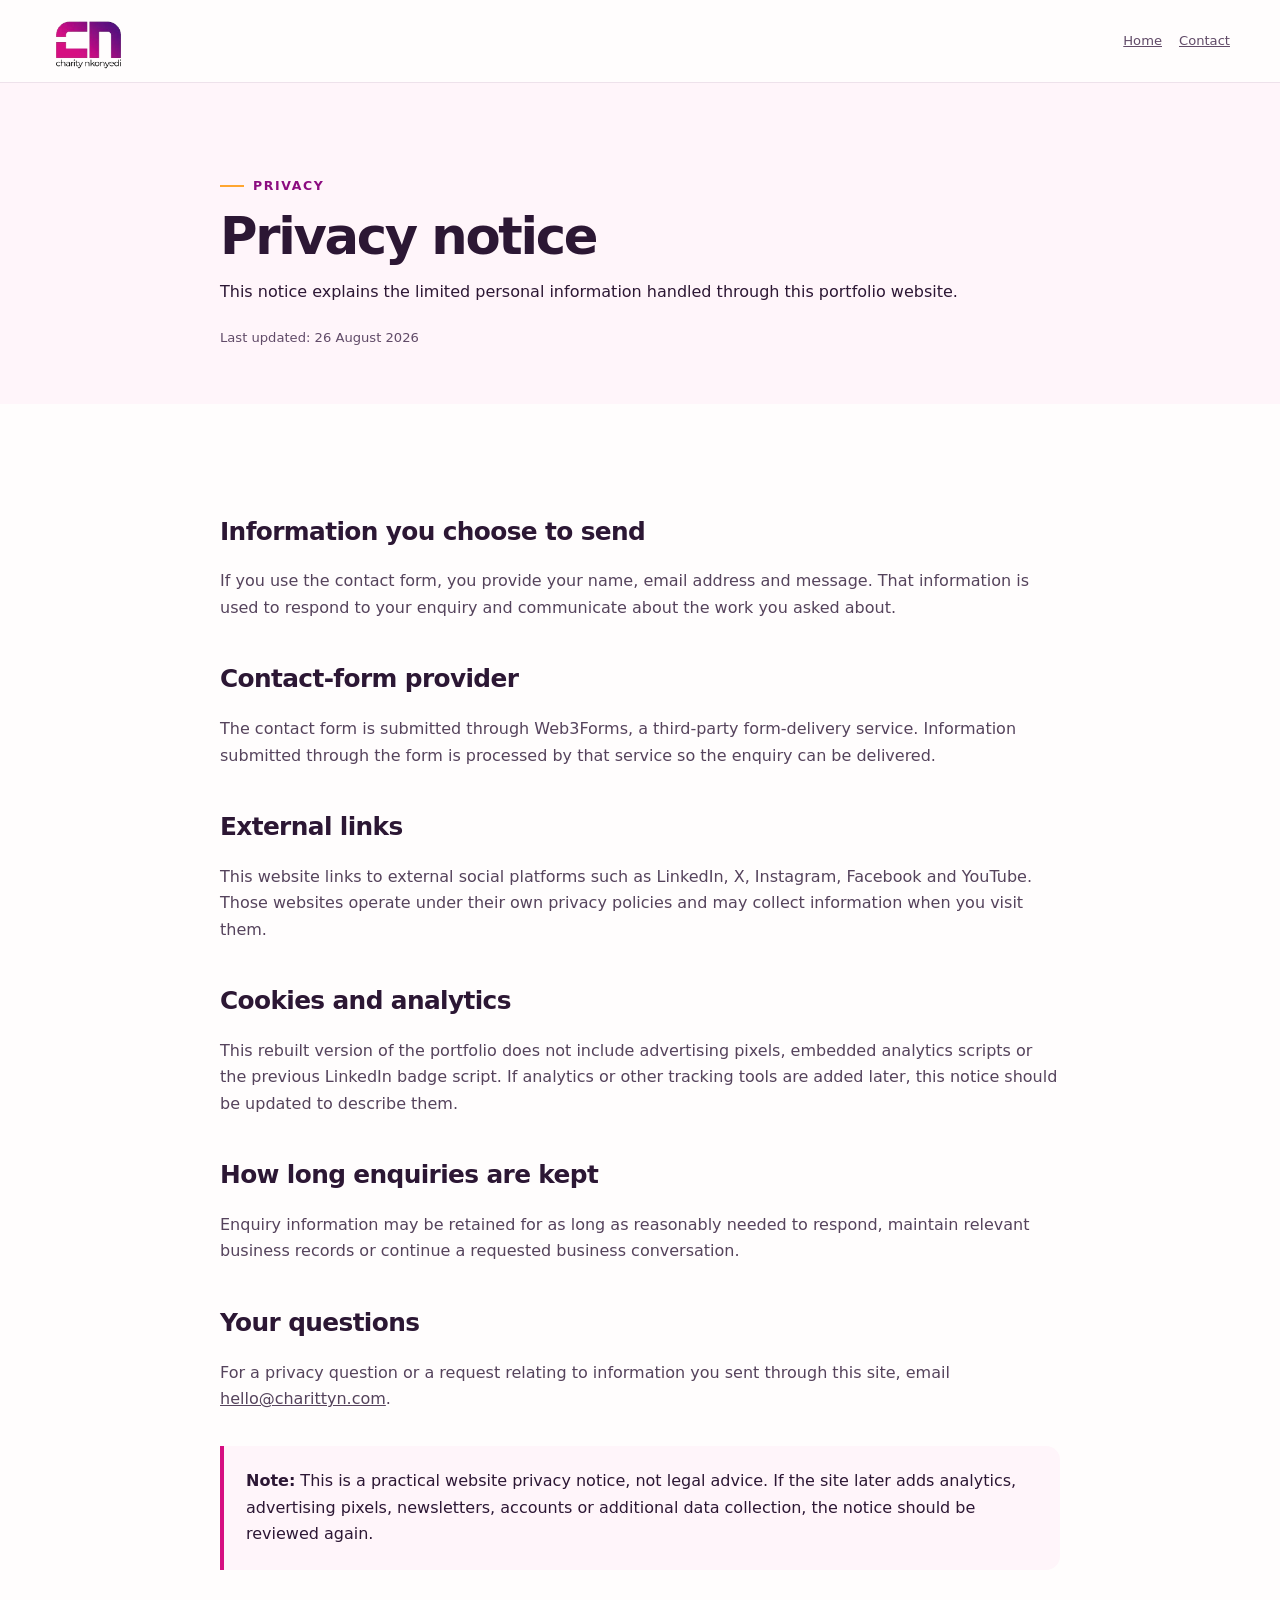
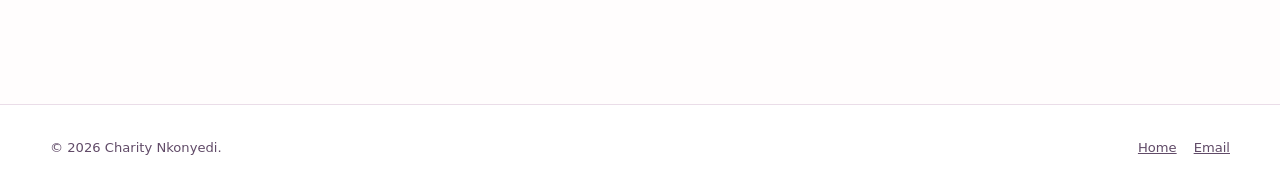
==== privacy.html @ 2ca0477c "Rebuild and rebrand portfolio website" ====
<!doctype html>
<html lang="en">
<head>
  <meta charset="utf-8">
  <meta name="viewport" content="width=device-width, initial-scale=1">
  <title>Privacy Notice | Charity Nkonyedi</title>
  <meta name="description" content="Privacy information for charittyn.com, including how contact-form information is handled.">
  <link rel="canonical" href="https://www.charittyn.com/privacy.html">
  <meta name="robots" content="index,follow">
  <meta name="theme-color" content="#d60e81">
  <link rel="icon" href="favicon.ico">
  <link rel="stylesheet" href="styles.css?v=4">
</head>
<body>
  <a class="skip-link" href="#privacy">Skip to privacy notice</a>
  <header class="site-header">
    <div class="container nav-wrap">
      <a class="brand" href="index.html"><img class="brand-logo" src="images/charity-logo.png" alt="Charity Nkonyedi" width="96" height="74"></a>
      <nav class="footer-links" aria-label="Privacy navigation"><a href="index.html">Home</a><a href="index.html#contact">Contact</a></nav>
    </div>
  </header>
  <main id="privacy">
    <section class="article-hero"><div class="container"><span class="eyebrow">Privacy</span><h1>Privacy notice</h1><p>This notice explains the limited personal information handled through this portfolio website.</p><div class="article-meta"><span>Last updated: 26 August 2026</span></div></div></section>
    <article class="article-shell">
      <h2>Information you choose to send</h2>
      <p>If you use the contact form, you provide your name, email address and message. That information is used to respond to your enquiry and communicate about the work you asked about.</p>
      <h2>Contact-form provider</h2>
      <p>The contact form is submitted through Web3Forms, a third-party form-delivery service. Information submitted through the form is processed by that service so the enquiry can be delivered.</p>
      <h2>External links</h2>
      <p>This website links to external social platforms such as LinkedIn, X, Instagram, Facebook and YouTube. Those websites operate under their own privacy policies and may collect information when you visit them.</p>
      <h2>Cookies and analytics</h2>
      <p>This rebuilt version of the portfolio does not include advertising pixels, embedded analytics scripts or the previous LinkedIn badge script. If analytics or other tracking tools are added later, this notice should be updated to describe them.</p>
      <h2>How long enquiries are kept</h2>
      <p>Enquiry information may be retained for as long as reasonably needed to respond, maintain relevant business records or continue a requested business conversation.</p>
      <h2>Your questions</h2>
      <p>For a privacy question or a request relating to information you sent through this site, email <a href="mailto:hello@charittyn.com">hello@charittyn.com</a>.</p>
      <div class="callout"><strong>Note:</strong> This is a practical website privacy notice, not legal advice. If the site later adds analytics, advertising pixels, newsletters, accounts or additional data collection, the notice should be reviewed again.</div>
    </article>
  </main>
  <footer class="site-footer"><div class="container footer-grid"><div class="footer-copy">© <span data-current-year>2026</span> Charity Nkonyedi.</div><div class="footer-links"><a href="index.html">Home</a><a href="mailto:hello@charittyn.com">Email</a></div></div></footer>
  <script src="script.js" defer></script>
</body>
</html>
---- styles.css ----
:root {
  --ink: #2c1734;
  --ink-soft: #614b68;
  --paper: #fffdfd;
  --paper-pink: #fff5fa;
  --paper-purple: #f8f3fb;
  --brand: #d60e81;
  --brand-dark: #8c0c80;
  --purple: #6d117f;
  --orange: #FFA630;
  --line: #eadde8;
  --success: #176b4d;
  --danger: #9a1f35;
  --shadow: 0 22px 70px rgba(75, 37, 79, .12);
  --radius-lg: 32px;
  --radius-md: 22px;
  --radius-sm: 14px;
  --max: 1180px;
}

* { box-sizing: border-box; }
html { scroll-behavior: smooth; scroll-padding-top: 92px; }
body {
  margin: 0;
  font-family: Inter, ui-sans-serif, system-ui, -apple-system, BlinkMacSystemFont, "Segoe UI", sans-serif;
  color: var(--ink);
  background: var(--paper);
  line-height: 1.65;
  text-rendering: optimizeLegibility;
}
img { max-width: 100%; height: auto; display: block; }
a { color: inherit; }
button, input, textarea { font: inherit; }
button { cursor: pointer; }
:focus-visible { outline: 3px solid #f08abf; outline-offset: 4px; }

.skip-link {
  position: fixed;
  left: 16px;
  top: 12px;
  z-index: 1000;
  transform: translateY(-160%);
  background: var(--ink);
  color: white;
  padding: 10px 14px;
  border-radius: 10px;
  text-decoration: none;
}
.skip-link:focus { transform: none; }

.container { width: min(calc(100% - 40px), var(--max)); margin-inline: auto; }
.section { padding: 104px 0; }
.section-tight { padding: 72px 0; }
.section-pink { background: var(--paper-pink); }
.section-purple { background: var(--paper-purple); }
.eyebrow {
  display: inline-flex;
  align-items: center;
  gap: 9px;
  margin-bottom: 14px;
  color: var(--brand-dark);
  font-size: .78rem;
  font-weight: 800;
  letter-spacing: .13em;
  text-transform: uppercase;
}
.eyebrow::before { content: ""; width: 24px; height: 2px; background: var(--orange); }
.section-head { max-width: 720px; margin-bottom: 46px; }
.section-head h2, .article-hero h1 {
  margin: 0 0 16px;
  font-size: clamp(2.1rem, 4vw, 4rem);
  line-height: 1.02;
  letter-spacing: -.045em;
}
.section-head p { margin: 0; color: var(--ink-soft); font-size: 1.06rem; }

.site-header {
  position: sticky;
  top: 0;
  z-index: 50;
  border-bottom: 1px solid rgba(234,221,232,.8);
  background: rgba(255,253,253,.92);
  backdrop-filter: blur(16px);
}
.nav-wrap { min-height: 82px; display: flex; align-items: center; justify-content: space-between; gap: 24px; }
.brand { display: inline-flex; align-items: center; text-decoration: none; line-height: 0; }
.brand-logo { display:block; width:80px; height:auto; object-fit:contain; flex:0 0 auto; }
.site-footer .brand-logo { width:108px; }
.brand-mark {
  display: grid;
  place-items: center;
  width: 42px;
  height: 42px;
  border-radius: 14px 14px 14px 5px;
  color: white;
  background: linear-gradient(135deg, var(--brand), var(--purple));
  box-shadow: 0 10px 30px rgba(214,14,129,.2);
  font-size: .9rem;
  letter-spacing: -.07em;
}
.brand-name { font-size: 1rem; }
.nav-links { display: flex; align-items: center; gap: 23px; }
.nav-links a { text-decoration: none; color: #4e3b54; font-size: .93rem; font-weight: 700; }
.nav-links a:hover { color: var(--brand); }
.nav-cta { padding: 11px 17px; border: 1px solid var(--ink); border-radius: 999px; }
.nav-toggle {
  display: none;
  width: 44px;
  height: 44px;
  border: 1px solid var(--line);
  border-radius: 13px;
  background: white;
  color: var(--ink);
  align-items: center;
  justify-content: center;
}
.nav-toggle svg { width: 22px; height: 22px; }

.hero {
  position: relative;
  overflow: hidden;
  padding: 86px 0 70px;
  background:
    radial-gradient(circle at 82% 20%, rgba(255,166,48,.14), transparent 28%),
    radial-gradient(circle at 14% 75%, rgba(109,17,127,.11), transparent 30%),
    linear-gradient(180deg, #fff8fc 0%, #fffdfd 76%);
}
.hero::after {
  content: "";
  position: absolute;
  width: 400px;
  height: 400px;
  border: 1px solid rgba(182,14,112,.13);
  border-radius: 50%;
  right: -180px;
  top: 38px;
}
.hero-grid { display: grid; grid-template-columns: 1.08fr .92fr; gap: 70px; align-items: center; }
.hero h1 {
  margin: 0 0 22px;
  font-size: clamp(3.25rem, 6.4vw, 6.35rem);
  line-height: .91;
  letter-spacing: -.068em;
  max-width: 780px;
}
.hero h1 span { color: var(--brand); }
.hero-copy > p { color: var(--ink-soft); font-size: clamp(1.07rem, 1.5vw, 1.22rem); max-width: 650px; margin: 0 0 30px; }
.hero-actions { display: flex; flex-wrap: wrap; gap: 12px; margin-bottom: 28px; }
.btn {
  display: inline-flex;
  align-items: center;
  justify-content: center;
  gap: 9px;
  min-height: 50px;
  padding: 13px 21px;
  border-radius: 999px;
  border: 1px solid transparent;
  text-decoration: none;
  font-weight: 800;
  transition: transform .18s ease, box-shadow .18s ease, background .18s ease;
}
.btn:hover { transform: translateY(-2px); }
.btn-primary { background: var(--brand); color: white; box-shadow: 0 14px 34px rgba(214,14,129,.2); }
.btn-primary:hover { background: var(--brand-dark); }
.btn-secondary { background: white; color: var(--ink); border-color: var(--line); }
.hero-social { display: flex; flex-wrap: wrap; gap: 9px 17px; }
.hero-social a { color: var(--ink-soft); font-size: .9rem; font-weight: 750; text-decoration-thickness: 1px; text-underline-offset: 4px; }
.hero-social a:hover { color: var(--brand); }

.hero-visual { position: relative; min-height: 560px; display: grid; place-items: center; }
.portrait-shell {
  position: relative;
  width: min(430px, 92%);
  aspect-ratio: 1;
  border-radius: 48% 48% 44% 44% / 52% 52% 40% 40%;
  padding: 13px;
  background: linear-gradient(145deg, var(--brand), var(--orange));
  transform: rotate(2deg);
  box-shadow: var(--shadow);
}
.portrait-shell img { width: 100%; height: 100%; object-fit: cover; border-radius: inherit; transform: rotate(-2deg); }
.floating-card {
  position: absolute;
  width: 210px;
  border: 1px solid rgba(234,221,232,.9);
  border-radius: 18px;
  padding: 16px 17px;
  background: rgba(255,255,255,.96);
  box-shadow: 0 18px 50px rgba(60,28,66,.12);
}
.floating-card strong { display: block; font-size: 1.5rem; letter-spacing: -.04em; line-height: 1.1; }
.floating-card span { display: block; color: var(--ink-soft); font-size: .78rem; margin-top: 5px; }
.card-growth { left: -18px; bottom: 64px; }
.card-role { right: -10px; top: 80px; }
.card-role strong { font-size: 1rem; }
.status-dot { width: 8px; height: 8px; background: #25a66b; border-radius: 50%; display: inline-block; margin-right: 7px; }

.proof-bar { border-top: 1px solid var(--line); border-bottom: 1px solid var(--line); background: white; }
.proof-grid { display: grid; grid-template-columns: 1.4fr repeat(3,1fr); }
.proof-item { padding: 27px 24px; border-left: 1px solid var(--line); }
.proof-item:first-child { border-left: 0; padding-left: 0; }
.proof-item strong { display: block; font-size: 1.5rem; line-height: 1.1; letter-spacing: -.04em; }
.proof-item span { color: var(--ink-soft); font-size: .82rem; }
.proof-label strong { font-size: 1rem; letter-spacing: -.01em; }

.about-grid { display: grid; grid-template-columns: .82fr 1.18fr; gap: 76px; align-items: center; }
.about-image { position: relative; }
.about-image::before { content: ""; position: absolute; inset: 26px -18px -18px 26px; border-radius: var(--radius-lg); background: linear-gradient(145deg, #f6c4df, #ffe0b5); z-index: 0; }
.about-image img { position: relative; z-index: 1; width: 100%; max-height: 650px; object-fit: cover; object-position: center 23%; border-radius: var(--radius-lg); box-shadow: var(--shadow); }
.about-copy h2 { margin: 0 0 20px; font-size: clamp(2.2rem, 4vw, 4.15rem); line-height: 1; letter-spacing: -.05em; }
.about-copy p { color: var(--ink-soft); margin: 0 0 18px; }
.about-principles { display: grid; grid-template-columns: repeat(3,1fr); gap: 12px; margin-top: 29px; }
.principle { padding: 17px; border: 1px solid var(--line); border-radius: 17px; background: white; }
.principle strong { display: block; margin-bottom: 5px; }
.principle span { font-size: .84rem; color: var(--ink-soft); }

.expertise-grid { display: grid; grid-template-columns: repeat(3,1fr); gap: 16px; }
.expertise-card {
  position: relative;
  min-height: 250px;
  padding: 28px;
  border: 1px solid var(--line);
  border-radius: var(--radius-md);
  background: white;
  overflow: hidden;
}
.expertise-card::after { content: attr(data-number); position: absolute; right: 18px; top: 8px; color: #f4e9f1; font-size: 4.5rem; font-weight: 900; line-height: 1; z-index: 0; }
.expertise-card > * { position: relative; z-index: 1; }
.expertise-card h3 { margin: 40px 0 11px; font-size: 1.25rem; letter-spacing: -.025em; }
.expertise-card p { margin: 0; color: var(--ink-soft); font-size: .94rem; }
.card-icon { width: 42px; height: 42px; display: grid; place-items: center; border-radius: 13px; background: var(--paper-pink); color: var(--brand); font-weight: 900; }
.tool-cloud { margin-top: 34px; display: flex; flex-wrap: wrap; gap: 9px; }
.tool-cloud span { border: 1px solid var(--line); background: rgba(255,255,255,.85); padding: 9px 13px; border-radius: 999px; font-size: .84rem; font-weight: 750; color: #54415b; }

.filter-bar { display: flex; gap: 8px; flex-wrap: wrap; margin-bottom: 26px; }
.filter-btn { border: 1px solid var(--line); background: white; color: var(--ink-soft); padding: 9px 14px; border-radius: 999px; font-weight: 750; }
.filter-btn[aria-pressed="true"] { background: var(--ink); color: white; border-color: var(--ink); }
.case-grid { display: grid; grid-template-columns: repeat(2,1fr); gap: 20px; }
.case-card { border: 1px solid var(--line); border-radius: var(--radius-lg); background: white; overflow: hidden; box-shadow: 0 12px 40px rgba(76,45,80,.06); }
.case-card[hidden] { display: none !important; }
.case-visual { min-height: 280px; padding: 26px; display: flex; flex-direction: column; justify-content: space-between; color: white; }
.case-social { background: linear-gradient(140deg,#6d117f,#d60e81); }
.case-seo { background: linear-gradient(140deg,#2a2445,#5e3e83); }
.case-paid { background: linear-gradient(140deg,#d60e81,#FFA630); }
.case-web { background: linear-gradient(140deg,#1b4b5f,#446a78); }
.case-kicker { font-size: .75rem; font-weight: 850; letter-spacing: .12em; text-transform: uppercase; opacity: .84; }
.case-metric-row { display: grid; grid-template-columns: repeat(3,1fr); gap: 9px; }
.case-metric { padding: 14px; border-radius: 15px; background: rgba(255,255,255,.14); border: 1px solid rgba(255,255,255,.18); backdrop-filter: blur(10px); }
.case-metric strong { display: block; font-size: 1.25rem; letter-spacing: -.04em; }
.case-metric span { display: block; font-size: .72rem; opacity: .84; }
.case-screen { border-radius: 18px; border: 1px solid rgba(255,255,255,.2); padding: 16px; background: rgba(255,255,255,.09); }
.mini-bars { display: grid; gap: 10px; }
.mini-bar { display: grid; grid-template-columns: 76px 1fr auto; gap: 10px; align-items: center; font-size: .74rem; }
.mini-bar i { display:block; height: 7px; border-radius: 9px; background: rgba(255,255,255,.24); overflow: hidden; }
.mini-bar i::after { content:""; display:block; width: var(--w); height:100%; border-radius:inherit; background:white; }
.case-body { padding: 27px; }
.case-tag { color: var(--brand-dark); font-size: .75rem; font-weight: 850; text-transform: uppercase; letter-spacing: .08em; }
.case-body h3 { margin: 8px 0 11px; font-size: 1.45rem; line-height: 1.15; letter-spacing: -.035em; }
.case-body > p { margin: 0 0 18px; color: var(--ink-soft); }
.case-body details { border-top: 1px solid var(--line); padding-top: 15px; }
.case-body summary { font-weight: 800; cursor: pointer; color: var(--ink); }
.case-details { padding-top: 16px; color: var(--ink-soft); }
.case-details h4 { color: var(--ink); margin: 16px 0 6px; font-size: .98rem; }
.case-details ul { padding-left: 20px; margin: 8px 0 0; }
.case-details li + li { margin-top: 7px; }
.case-meta { display: flex; gap: 8px; flex-wrap: wrap; margin-top: 17px; }
.case-meta span { padding: 6px 9px; border-radius: 8px; background: var(--paper-purple); color: #604a67; font-size: .76rem; font-weight: 700; }

.process-grid { display: grid; grid-template-columns: repeat(4,1fr); gap: 12px; counter-reset: step; }
.process-card { position: relative; padding: 24px; border-top: 1px solid var(--line); }
.process-card::before { counter-increment: step; content: "0" counter(step); display: block; color: var(--brand); font-weight: 900; margin-bottom: 28px; }
.process-card h3 { margin: 0 0 8px; font-size: 1.1rem; }
.process-card p { margin: 0; color: var(--ink-soft); font-size: .9rem; }

.quote-grid { display: grid; grid-template-columns: repeat(3,1fr); gap: 16px; }
.quote-card { padding: 28px; border: 1px solid var(--line); border-radius: var(--radius-md); background: white; }
.quote-card blockquote { margin: 0 0 24px; color: #4f3b56; font-size: .96rem; }
.quote-card blockquote::before { content: "“"; display: block; font-size: 3.5rem; line-height: .65; color: #e8aacb; font-family: Georgia,serif; margin-bottom: 12px; }
.quote-person { display: flex; align-items: center; gap: 12px; }
.avatar { width: 40px; height: 40px; display: grid; place-items:center; border-radius: 50%; color: white; background: linear-gradient(145deg,var(--brand),var(--purple)); font-size: .78rem; font-weight: 900; }
.quote-person strong { display:block; font-size: .9rem; }
.quote-person span { display:block; font-size: .75rem; color: var(--ink-soft); }

.insight-grid { display: grid; grid-template-columns: repeat(3,1fr); gap: 17px; }
.insight-card { display:flex; flex-direction:column; min-height: 280px; padding: 27px; border-radius: var(--radius-md); border: 1px solid var(--line); background: white; }
.insight-card:nth-child(2) { background: #fff9f6; }
.insight-card:nth-child(3) { background: #f9f5fc; }
.insight-topic { color: var(--brand-dark); font-weight: 850; font-size: .75rem; text-transform: uppercase; letter-spacing: .1em; }
.insight-card h3 { margin: 25px 0 12px; font-size: 1.3rem; line-height: 1.18; letter-spacing: -.03em; }
.insight-card p { color: var(--ink-soft); margin: 0 0 25px; font-size: .92rem; }
.text-link { margin-top:auto; font-weight:850; color:var(--brand-dark); text-decoration-thickness:1px; text-underline-offset:5px; }

.contact-grid { display: grid; grid-template-columns: .82fr 1.18fr; gap: 52px; align-items: start; }
.contact-panel { padding: 31px; border-radius: var(--radius-lg); background: var(--ink); color: white; }
.contact-panel h3 { margin: 0 0 12px; font-size: 1.7rem; letter-spacing: -.035em; }
.contact-panel p { color: #dccfe0; }
.contact-list { display: grid; gap: 13px; margin: 27px 0; }
.contact-list a, .contact-list span { display:flex; align-items:center; gap:10px; color:white; text-decoration:none; }
.contact-list a:hover { color:#ffd6eb; }
.contact-social { display:flex; flex-wrap:wrap; gap:9px; }
.contact-social a { border:1px solid rgba(255,255,255,.2); border-radius:999px; padding:8px 11px; color:white; text-decoration:none; font-size:.78rem; font-weight:750; }
.form-card { padding: 32px; border: 1px solid var(--line); border-radius: var(--radius-lg); background: white; }
.form-grid { display:grid; grid-template-columns:1fr 1fr; gap:16px; }
.field { display:grid; gap:7px; }
.field-full { grid-column:1/-1; }
.field label { font-weight:800; font-size:.84rem; }
.field input, .field textarea { width:100%; border:1px solid #d9cbd7; background:#fff; color:var(--ink); border-radius:13px; padding:13px 14px; }
.field textarea { min-height:145px; resize:vertical; }
.form-note { color:var(--ink-soft); font-size:.78rem; margin:13px 0 0; }
.form-note a { color:var(--brand-dark); }
.form-status { margin: 14px 0 0; min-height: 1.4em; font-weight:750; font-size:.88rem; }
.form-status.success { color:var(--success); }
.form-status.error { color:var(--danger); }
.hidden-field { display:none !important; }

.site-footer { border-top:1px solid var(--line); padding:32px 0; background:#fff; }
.footer-grid { display:flex; align-items:center; justify-content:space-between; gap:24px; }
.footer-copy { color:var(--ink-soft); font-size:.82rem; }
.footer-links { display:flex; gap:17px; flex-wrap:wrap; }
.footer-links a { color:var(--ink-soft); font-size:.82rem; }

/* Article pages */
.article-hero { padding: 86px 0 55px; background: var(--paper-pink); }
.article-hero .container { max-width: 840px; }
.article-meta { display:flex; gap:8px; flex-wrap:wrap; margin-top:22px; color:var(--ink-soft); font-size:.82rem; }
.article-shell { width:min(calc(100% - 40px), 840px); margin: 0 auto; padding:70px 0 100px; }
.article-shell h2 { margin:38px 0 12px; font-size:1.55rem; letter-spacing:-.025em; }
.article-shell h3 { margin:28px 0 8px; font-size:1.15rem; }
.article-shell p, .article-shell li { color:#55435c; }
.article-shell li + li { margin-top:7px; }
.article-shell .callout { margin:34px 0; padding:22px; border-left:4px solid var(--brand); background:var(--paper-pink); border-radius:0 14px 14px 0; }
.back-link { display:inline-flex; gap:7px; align-items:center; color:var(--brand-dark); font-weight:800; text-decoration:none; margin-bottom:24px; }

@media (max-width: 980px) {
  .hero-grid, .about-grid, .contact-grid { grid-template-columns: 1fr; }
  .hero-copy { text-align: center; }
  .hero-copy > p { margin-inline:auto; }
  .hero-actions, .hero-social { justify-content:center; }
  .hero-visual { min-height: 480px; }
  .proof-grid { grid-template-columns:repeat(3,1fr); }
  .proof-label { grid-column:1/-1; border-left:0; border-bottom:1px solid var(--line); padding-left:0; }
  .expertise-grid { grid-template-columns:repeat(2,1fr); }
  .process-grid { grid-template-columns:repeat(2,1fr); }
  .quote-grid, .insight-grid { grid-template-columns:1fr; }
  .nav-toggle { display:flex; }
  .nav-links {
    position:absolute;
    top:calc(100% + 1px);
    left:0;
    right:0;
    display:none;
    flex-direction:column;
    align-items:stretch;
    gap:0;
    padding:12px 20px 20px;
    background:white;
    border-bottom:1px solid var(--line);
    box-shadow:0 15px 30px rgba(40,24,44,.08);
  }
  .nav-links.open { display:flex; }
  .nav-links a { padding:11px 0; }
  .nav-cta { border:0; border-radius:0; }
  .site-header .container { position:relative; }
}

@media (max-width: 720px) {
  .container { width:min(calc(100% - 28px), var(--max)); }
  .section { padding:78px 0; }
  .section-tight { padding:56px 0; }
  .hero { padding:62px 0 44px; }
  .hero h1 { font-size:clamp(3.05rem,16vw,5.1rem); }
  .hero-visual { min-height:400px; }
  .portrait-shell { width:min(330px,88%); }
  .floating-card { width:170px; padding:13px; }
  .card-growth { left:0; bottom:20px; }
  .card-role { right:0; top:55px; }
  .proof-grid { grid-template-columns:1fr; }
  .proof-item, .proof-item:first-child { border-left:0; border-bottom:1px solid var(--line); padding:20px 0; }
  .proof-item:last-child { border-bottom:0; }
  .about-grid { gap:48px; }
  .about-image { max-width:430px; margin-inline:auto; }
  .about-principles { grid-template-columns:1fr; }
  .expertise-grid, .case-grid { grid-template-columns:1fr; }
  .expertise-card { min-height:auto; }
  .case-visual { min-height:250px; }
  .process-grid { grid-template-columns:1fr; }
  .process-card { padding-left:0; padding-right:0; }
  .form-grid { grid-template-columns:1fr; }
  .field-full { grid-column:auto; }
  .form-card, .contact-panel { padding:24px; }
  .footer-grid { align-items:flex-start; flex-direction:column; }
}

@media (prefers-reduced-motion: reduce) {
  html { scroll-behavior:auto; }
  *, *::before, *::after { animation-duration:.001ms !important; animation-iteration-count:1 !important; transition-duration:.001ms !important; }
}

@media (max-width: 760px) { .brand-logo { width:72px; } .site-footer .brand-logo { width:96px; } }
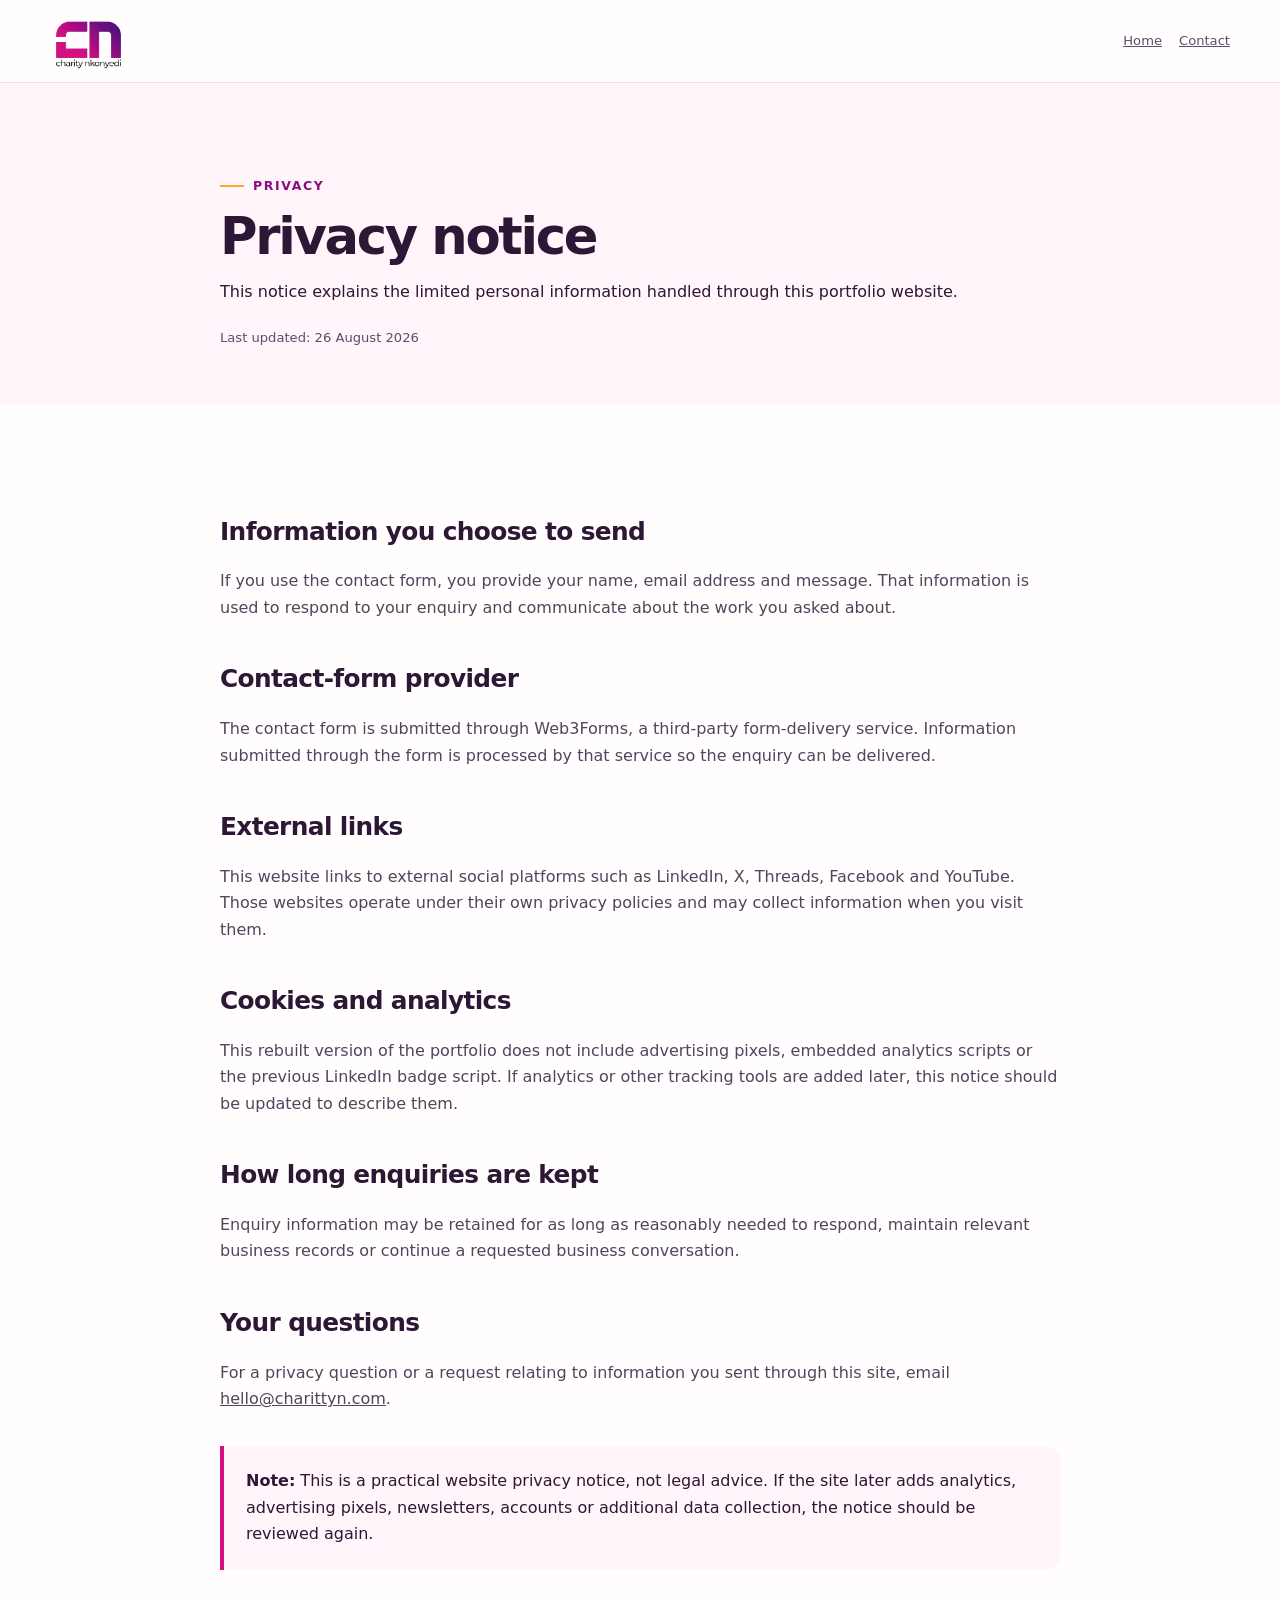
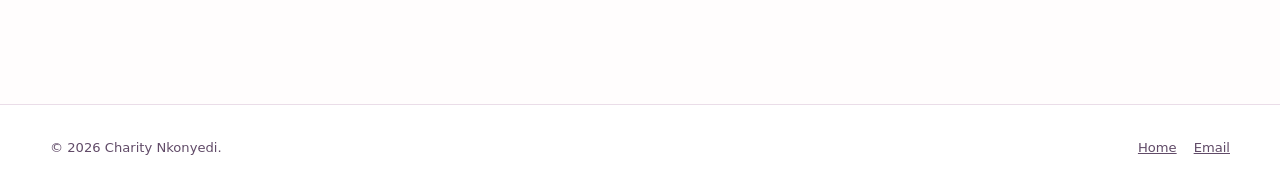
==== commit 728d3c8e: "Refine mobile experience and social links" ====
--- a/privacy.html
+++ b/privacy.html
@@ -9,7 +9,7 @@
   <meta name="robots" content="index,follow">
   <meta name="theme-color" content="#d60e81">
   <link rel="icon" href="favicon.ico">
-  <link rel="stylesheet" href="styles.css?v=4">
+  <link rel="stylesheet" href="styles.css?v=5">
 </head>
 <body>
   <a class="skip-link" href="#privacy">Skip to privacy notice</a>
@@ -27,7 +27,7 @@
       <h2>Contact-form provider</h2>
       <p>The contact form is submitted through Web3Forms, a third-party form-delivery service. Information submitted through the form is processed by that service so the enquiry can be delivered.</p>
       <h2>External links</h2>
-      <p>This website links to external social platforms such as LinkedIn, X, Instagram, Facebook and YouTube. Those websites operate under their own privacy policies and may collect information when you visit them.</p>
+      <p>This website links to external social platforms such as LinkedIn, X, Threads, Facebook and YouTube. Those websites operate under their own privacy policies and may collect information when you visit them.</p>
       <h2>Cookies and analytics</h2>
       <p>This rebuilt version of the portfolio does not include advertising pixels, embedded analytics scripts or the previous LinkedIn badge script. If analytics or other tracking tools are added later, this notice should be updated to describe them.</p>
       <h2>How long enquiries are kept</h2>
--- a/styles.css
+++ b/styles.css
@@ -397,3 +397,311 @@
 }
 
 @media (max-width: 760px) { .brand-logo { width:72px; } .site-footer .brand-logo { width:96px; } }
+
+/* v4 mobile navigation, hero card positioning and contact feedback */
+.mobile-nav-head,
+.mobile-nav-bottom { display: none; }
+.mobile-nav-links { display: contents; }
+.nav-backdrop { display: none; }
+
+.form-success-panel[hidden] { display: none; }
+.form-success-panel {
+  min-height: 390px;
+  display: flex;
+  flex-direction: column;
+  justify-content: center;
+  align-items: flex-start;
+  padding: 20px 4px;
+}
+.success-icon {
+  width: 58px;
+  height: 58px;
+  display: grid;
+  place-items: center;
+  border-radius: 50%;
+  color: white;
+  background: var(--success);
+  box-shadow: 0 14px 30px rgba(23,107,77,.18);
+  margin-bottom: 24px;
+}
+.success-icon svg { width: 30px; height: 30px; }
+.form-success-panel h3 {
+  margin: 9px 0 12px;
+  font-size: clamp(2rem, 4vw, 3.2rem);
+  line-height: 1;
+  letter-spacing: -.05em;
+}
+.form-success-panel p {
+  max-width: 560px;
+  margin: 0 0 24px;
+  color: var(--ink-soft);
+  font-size: 1rem;
+}
+.form-status:not(:empty) {
+  display: block;
+  padding: 12px 14px;
+  border-radius: 12px;
+}
+.form-status.error { background: #fff0f2; border: 1px solid #f5c6cf; }
+.form-status:not(.error):not(.success):not(:empty) { background: var(--paper-pink); }
+
+@media (max-width: 980px) {
+  body.nav-open { overflow: hidden; }
+  .site-header { z-index: 100; }
+  .nav-toggle {
+    position: relative;
+    z-index: 132;
+    display: flex;
+    flex-direction: column;
+    gap: 5px;
+    flex: 0 0 auto;
+  }
+  .nav-toggle-line {
+    width: 20px;
+    height: 2px;
+    border-radius: 999px;
+    background: currentColor;
+    transition: transform .24s ease, opacity .18s ease;
+  }
+  .nav-links {
+    position: fixed;
+    top: 0;
+    right: 0;
+    left: auto;
+    width: min(88vw, 410px);
+    height: 100vh;
+    height: 100dvh;
+    display: flex;
+    flex-direction: column;
+    align-items: stretch;
+    gap: 0;
+    padding: 26px 26px 30px;
+    background:
+      radial-gradient(circle at 90% 2%, rgba(214,14,129,.10), transparent 29%),
+      linear-gradient(180deg, #fffafd 0%, #fff 55%);
+    border: 0;
+    border-left: 1px solid var(--line);
+    box-shadow: -24px 0 70px rgba(40,24,44,.16);
+    z-index: 130;
+    overflow-y: auto;
+    overscroll-behavior: contain;
+    transform: translate3d(105%,0,0);
+    visibility: hidden;
+    pointer-events: none;
+    transition: transform .42s cubic-bezier(.22,.78,.21,1), visibility .42s;
+  }
+  .nav-links.open {
+    display: flex;
+    transform: translate3d(0,0,0);
+    visibility: visible;
+    pointer-events: auto;
+  }
+  .mobile-nav-head {
+    min-height: 48px;
+    display: flex;
+    align-items: center;
+    justify-content: space-between;
+    padding-bottom: 22px;
+    margin-bottom: 8px;
+    border-bottom: 1px solid var(--line);
+  }
+  .mobile-nav-label {
+    color: var(--brand-dark);
+    font-size: .76rem;
+    font-weight: 900;
+    text-transform: uppercase;
+    letter-spacing: .14em;
+  }
+  .mobile-nav-close {
+    width: 44px;
+    height: 44px;
+    display: grid;
+    place-items: center;
+    padding: 0;
+    border: 1px solid var(--line);
+    border-radius: 50%;
+    background: white;
+    color: var(--ink);
+    cursor: pointer;
+  }
+  .mobile-nav-close svg { width: 20px; height: 20px; }
+  .mobile-nav-links {
+    display: flex;
+    flex-direction: column;
+    padding: 6px 0 16px;
+  }
+  .nav-links .mobile-nav-links a {
+    display: flex;
+    align-items: baseline;
+    gap: 16px;
+    padding: 19px 2px;
+    border-bottom: 1px solid rgba(234,221,232,.78);
+    color: var(--ink);
+    font-size: clamp(1.35rem, 5vw, 1.75rem);
+    font-weight: 820;
+    line-height: 1.05;
+    letter-spacing: -.035em;
+  }
+  .mobile-nav-links a span {
+    min-width: 22px;
+    color: var(--brand);
+    font-size: .68rem;
+    font-weight: 900;
+    letter-spacing: .08em;
+  }
+  .mobile-nav-bottom {
+    display: flex;
+    flex-direction: column;
+    gap: 16px;
+    margin-top: auto;
+    padding-top: 26px;
+  }
+  .mobile-nav-bottom p {
+    margin: 0;
+    color: var(--ink-soft);
+    font-size: .92rem;
+    line-height: 1.55;
+  }
+  .nav-links .nav-cta {
+    width: 100%;
+    min-height: 52px;
+    display: inline-flex;
+    align-items: center;
+    justify-content: center;
+    padding: 13px 18px;
+    border: 0;
+    border-radius: 999px;
+    color: white;
+    background: var(--brand);
+    font-size: .95rem;
+    font-weight: 850;
+  }
+  .mobile-nav-social {
+    display: flex;
+    flex-wrap: wrap;
+    gap: 8px 15px;
+  }
+  .nav-links .mobile-nav-social a {
+    padding: 0;
+    color: var(--ink-soft);
+    font-size: .78rem;
+    font-weight: 760;
+    text-decoration: underline;
+    text-underline-offset: 4px;
+  }
+  .nav-backdrop {
+    position: fixed;
+    inset: 0;
+    z-index: 120;
+    display: block;
+    padding: 0;
+    border: 0;
+    background: rgba(31,18,36,.46);
+    opacity: 0;
+    visibility: hidden;
+    pointer-events: none;
+    backdrop-filter: blur(2px);
+    transition: opacity .3s ease, visibility .3s ease;
+  }
+  .nav-backdrop.open {
+    opacity: 1;
+    visibility: visible;
+    pointer-events: auto;
+  }
+  .site-header .container { position: static; }
+}
+
+@media (max-width: 720px) {
+  .hero-visual {
+    min-height: 470px;
+    padding-top: 52px;
+  }
+  .portrait-shell { width: min(324px, 88%); }
+  .floating-card {
+    width: 158px;
+    padding: 12px 13px;
+    border-radius: 16px;
+  }
+  .floating-card strong { font-size: 1.2rem; }
+  .floating-card span { font-size: .72rem; line-height: 1.35; }
+  .card-role {
+    top: 2px;
+    right: 2px;
+    width: 160px;
+  }
+  .card-role strong { font-size: .9rem; }
+  .card-growth {
+    left: 2px;
+    bottom: 2px;
+    width: 154px;
+  }
+}
+
+@media (max-width: 390px) {
+  .nav-links { width: 92vw; padding-inline: 22px; }
+  .hero-visual { min-height: 458px; padding-top: 58px; }
+  .portrait-shell { width: min(308px, 88%); }
+  .card-role { top: 4px; right: 0; width: 152px; }
+  .card-growth { left: 0; bottom: 0; width: 148px; }
+}
+
+@media (max-width: 980px) {
+  .desktop-nav-cta { display: none !important; }
+  .nav-toggle { transition: opacity .2s ease, transform .2s ease, background .2s ease; }
+  body.nav-open .nav-toggle { opacity: 0; transform: scale(.92); pointer-events: none; }
+}
+
+@media (max-width: 720px) {
+  .hero-visual { min-height: 500px; padding-top: 74px; }
+  .card-role { top: 6px; right: 2px; }
+}
+
+@media (max-width: 390px) {
+  .hero-visual { min-height: 490px; padding-top: 74px; }
+  .card-role { top: 6px; right: 0; }
+}
+
+/* v5: restore original mobile hero composition; only lift the upper role card */
+@media (max-width: 720px) {
+  .hero-visual {
+    min-height: 400px;
+    padding-top: 0;
+  }
+  .portrait-shell {
+    width: min(330px, 88%);
+  }
+  .floating-card {
+    width: 170px;
+    padding: 13px;
+  }
+  .card-growth {
+    left: 0;
+    bottom: 20px;
+    width: 170px;
+  }
+  .card-role {
+    right: 0;
+    top: 28px;
+    width: 170px;
+  }
+}
+
+@media (max-width: 390px) {
+  .hero-visual {
+    min-height: 400px;
+    padding-top: 0;
+  }
+  .portrait-shell {
+    width: min(330px, 88%);
+  }
+  .card-growth {
+    left: 0;
+    bottom: 20px;
+    width: 170px;
+  }
+  .card-role {
+    right: 0;
+    top: 24px;
+    width: 166px;
+  }
+}
